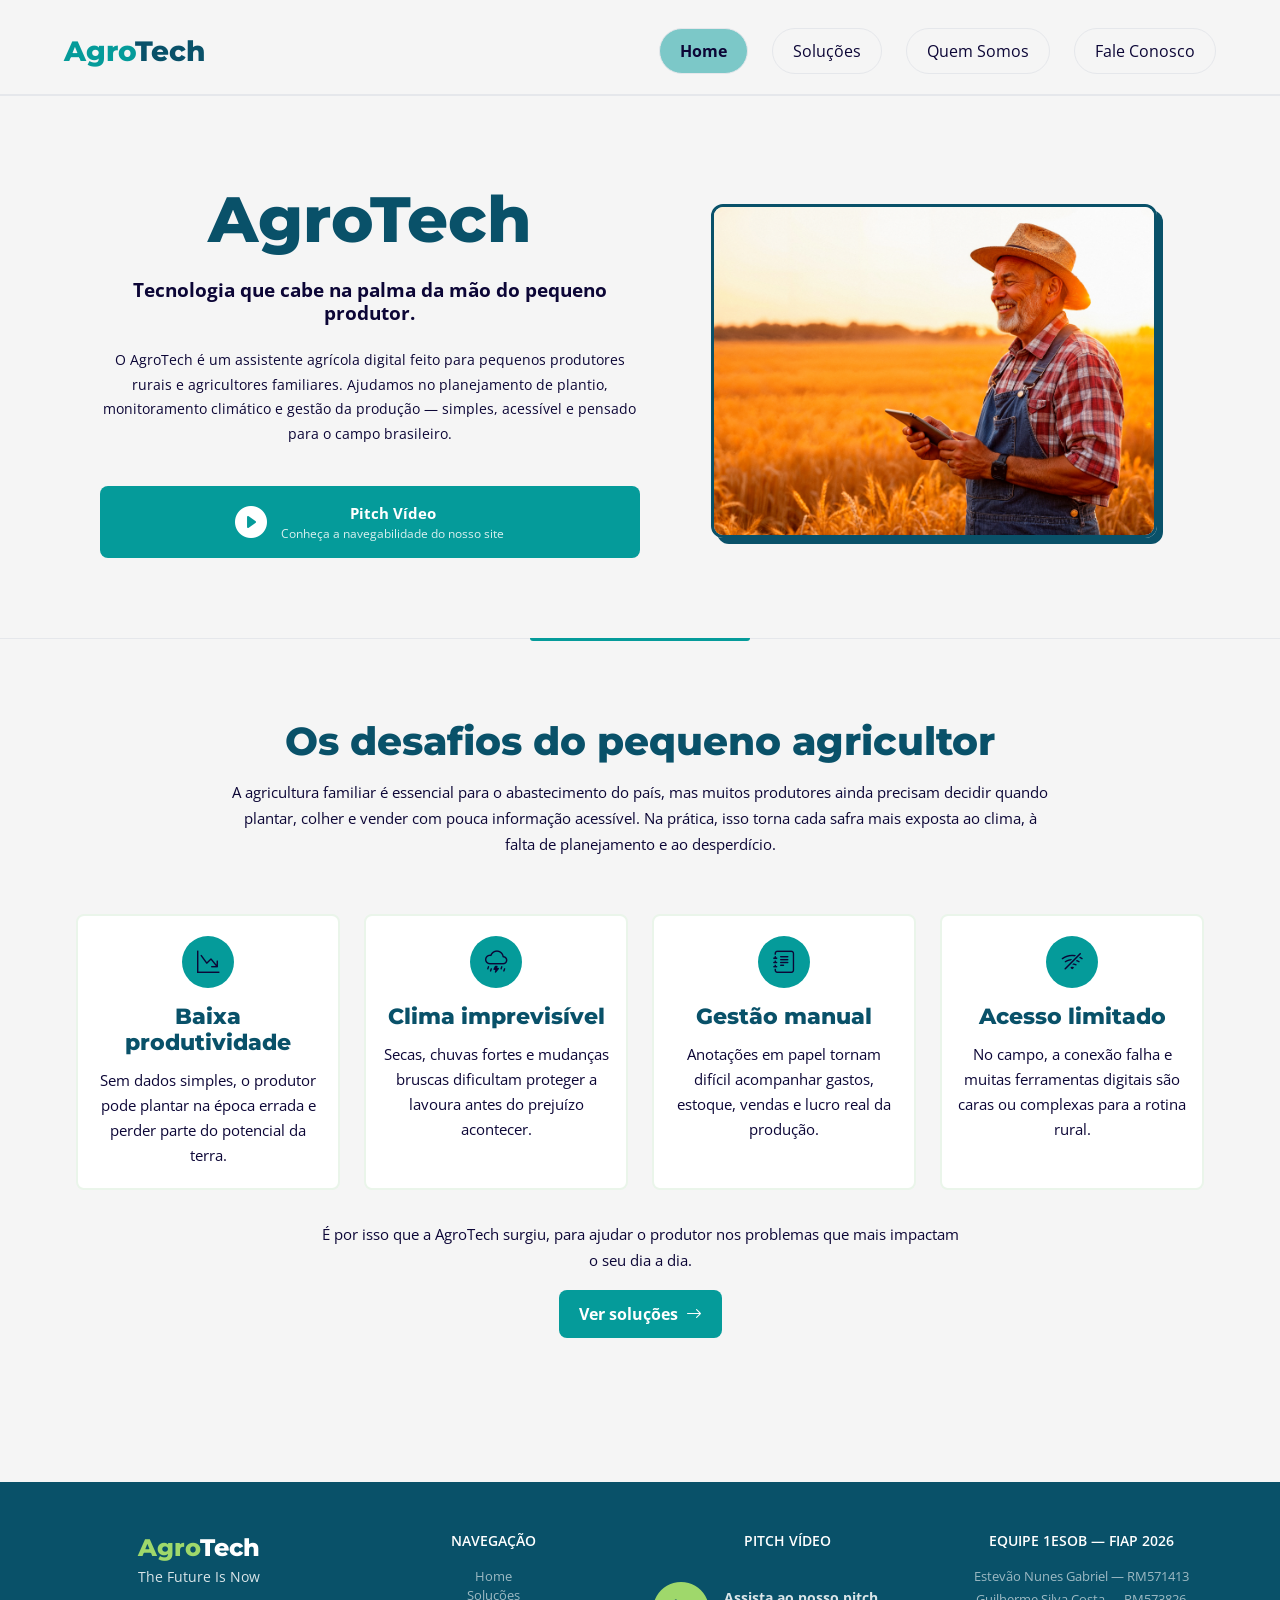
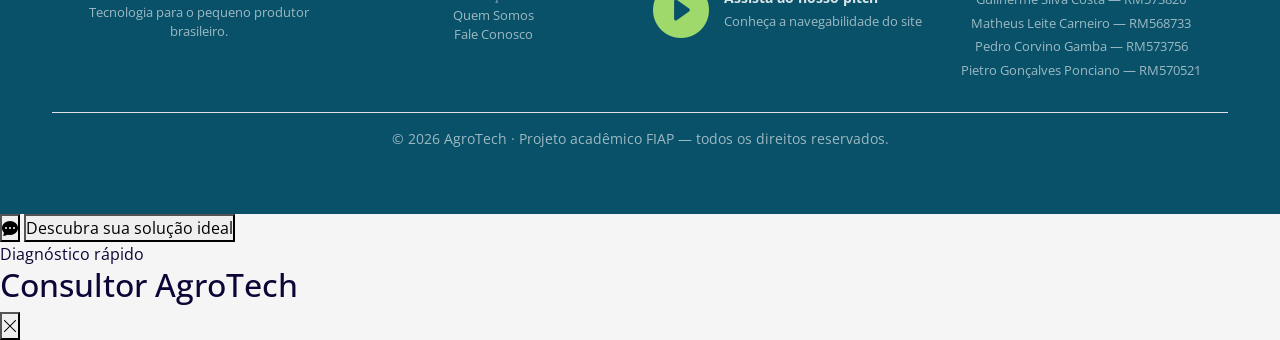
==== index.html @ d0fd3801 "Adicionando o pitch video em todo o site" ====
<!DOCTYPE html>
<html lang="pt-br">

<!-- Página inicial -->

<!-- ==============================
     SEÇÃO: PÁGINA INICIAL
    ================================= -->
<head>

    <meta charset="UTF-8">
    <meta name="viewport" content="width=device-width, initial-scale=1.0">
    <title>AgroTech - Home</title>
    <link rel="icon" type="image/svg+xml" href="./src/img/favicon.svg">

    <!-- Import do Google Fonts -->
    <link rel="preconnect" href="https://fonts.googleapis.com">
    <link rel="preconnect" href="https://fonts.gstatic.com" crossorigin>
    <link href="https://fonts.googleapis.com/css2?family=Montserrat:wght@400;600;700;900&family=Open+Sans:wght@400;600;700&display=swap" rel="stylesheet">

    <!-- Import do CSS bootstrap -->
    <link href="https://cdn.jsdelivr.net/npm/bootstrap@5.3.8/dist/css/bootstrap.min.css" rel="stylesheet" integrity="sha384-sRIl4kxILFvY47J16cr9ZwB07vP4J8+LH7qKQnuqkuIAvNWLzeN8tE5YBujZqJLB" crossorigin="anonymous">
    <link rel="stylesheet" href="https://cdn.jsdelivr.net/npm/bootstrap-icons@1.13.1/font/bootstrap-icons.min.css">

    <!-- Import do CSS global e da pagina-->
    <link rel="stylesheet" href="./src/css/style.css">
    <link rel="stylesheet" href="./src/css/styleHome.css">
    <link rel="stylesheet" href="src/css/styleConsultor.css">

</head>
<body>

    <!-- ==============================
         SEÇÃO: HEADER
        ================================= -->
    <header>
        <nav class="navbar navbar-expand-lg">

            <div class="container-fluid navbar-container">

                <div class="nav-logo mb-0">
                    <span class="nav-logo-agro">Agro</span><span class="nav-logo-tech">Tech</span>
                </div>

                <button class="navbar-toggler" type="button" data-bs-toggle="collapse" data-bs-target="#paginas" aria-controls="paginas" aria-expanded="false" aria-label="Abrir menu">
                    <i class="bi bi-list"></i>
                </button>

                <div id="paginas" class="collapse navbar-collapse justify-content-end">
                    <ul class="d-flex flex-column flex-lg-row gap-4 list-unstyled mb-0 align-items-center align-items-lg-center mt-5 mt-lg-0">
                        <li><a href="./index.html" class="page page-active text-nowrap">Home</a></li>
                        <li><a href="./src/pages/solucoes.html" class="page text-nowrap">Soluções</a></li>
                        <li><a href="./src/pages/quemSomos.html" class="page text-nowrap">Quem Somos</a></li>
                        <li><a href="./src/pages/faleConosco.html" class="page text-nowrap">Fale Conosco</a></li>
                    </ul>
                </div>

            </div>
        </nav>
    </header>

    <!-- ==============================
         SEÇÃO: MAIN
        ================================= -->
    <main>

        <!-- ==============================
             SEÇÃO: HOME (HERO)
            ================================= -->
        <section class="hero-section">
            <div class="row align-items-center justify-content-around gy-5 container-fluid">

                <div class="col-12 col-lg-6 d-flex flex-column gap-3 text-center">
                    <h1 class="hero-title">AgroTech</h1>
                    <h2 class="hero-subtitle">Tecnologia que cabe na palma da mão do pequeno produtor.</h2>
                    <p class="hero-text">O AgroTech é um assistente agrícola digital feito para pequenos produtores rurais e agricultores familiares.
                        Ajudamos no planejamento de plantio, monitoramento climático e gestão da produção — simples, acessível e pensado para o campo brasileiro.
                    </p>

                    <!-- Esse botao so aparece com a tela grande -->
                    <a href="https://www.youtube.com/watch?v=mi-SV3MQeB4" class="hero-btn align-self-stretch justify-content-center d-none d-lg-flex">
                        <i class="bi bi-play-circle-fill hero-btn-icon"></i>
                        <div class="hero-btn-texto">
                            <span class="hero-btn-titulo">Pitch Vídeo</span>
                            <span class="hero-btn-subtitulo">Conheça a navegabilidade do nosso site</span>
                        </div>
                    </a>
                </div>

                <div class="col-12 col-lg-5">
                    <img src="./src/img/hero-section-Agricultor.jpg" alt="Agricultor segurando um tablet no campo" class="hero-img w-100">
                </div>


                <!-- Esse botao so aparece quando a tela fica pequena -->
                <div class="col-12 d-flex flex-column d-lg-none">
                    <a href="https://www.youtube.com/watch?v=mi-SV3MQeB4" class="hero-btn align-self-stretch justify-content-center">
                        <i class="bi bi-play-circle-fill hero-btn-icon"></i>
                        <div class="hero-btn-texto">
                            <span class="hero-btn-titulo">Pitch Vídeo</span>
                            <span class="hero-btn-subtitulo">Conheça a navegabilidade do nosso site</span>
                        </div>
                    </a>
                </div>

            </div>
        </section>

        <!-- ==============================
             SEÇÃO: PROBLEMA
            ================================= -->
        <section class="problema-section">
            <div class="container-fluid problema-container">
                <div class="row justify-content-center">
                    <div class="col-12 col-lg-9 problema-intro">
                        <h2 id="problema-title">Os desafios do pequeno agricultor</h2>
                        <p>
                            A agricultura familiar é essencial para o abastecimento do país, mas muitos produtores ainda
                            precisam decidir quando plantar, colher e vender com pouca informação acessível. Na prática,
                            isso torna cada safra mais exposta ao clima, à falta de planejamento e ao desperdício.
                        </p>
                    </div>
                </div>

                <div class="row gy-4 justify-content-center problema-cards">
                    <div class="col-12 col-md-6 col-xl-3 d-flex">
                        <article class="problema-card w-100">
                            <i class="bi bi-graph-down-arrow problema-card-icon"></i>
                            <h3>Baixa produtividade</h3>
                            <p>Sem dados simples, o produtor pode plantar na época errada e perder parte do potencial da terra.</p>
                        </article>
                    </div>

                    <div class="col-12 col-md-6 col-xl-3 d-flex">
                        <article class="problema-card w-100">
                            <i class="bi bi-cloud-lightning-rain problema-card-icon"></i>
                            <h3>Clima imprevisível</h3>
                            <p>Secas, chuvas fortes e mudanças bruscas dificultam proteger a lavoura antes do prejuízo acontecer.</p>
                        </article>
                    </div>

                    <div class="col-12 col-md-6 col-xl-3 d-flex">
                        <article class="problema-card w-100">
                            <i class="bi bi-journal-text problema-card-icon"></i>
                            <h3>Gestão manual</h3>
                            <p>Anotações em papel tornam difícil acompanhar gastos, estoque, vendas e lucro real da produção.</p>
                        </article>
                    </div>

                    <div class="col-12 col-md-6 col-xl-3 d-flex">
                        <article class="problema-card w-100">
                            <i class="bi bi-wifi-off problema-card-icon"></i>
                            <h3>Acesso limitado</h3>
                            <p>No campo, a conexão falha e muitas ferramentas digitais são caras ou complexas para a rotina rural.</p>
                        </article>
                    </div>
                </div>

                <div class="row justify-content-center">
                    <div class="col-12 col-lg-7 problema-fechamento">
                        <p>É por isso que a AgroTech surgiu, para ajudar o produtor nos problemas que mais impactam o seu dia a dia.</p>
                        <a href="./src/pages/solucoes.html" class="problema-link">
                            Ver soluções
                            <i class="bi bi-arrow-right"></i>
                        </a>
                    </div>
                </div>
            </div>
        </section>

    </main>

    <!-- ==============================
         SEÇÃO: FOOTER
        ================================= -->
    <footer>
        <div class="container-fluid footer-container">

            <div class="row gy-4 gx-4 justify-content-lg-between">

                <div class="col-12 col-lg footer-agrotech text-center">

                    <a href="./index.html" class="footer-logo">
                        <span class="footer-logo-agro">Agro</span><span class="footer-logo-tech">Tech</span>
                    </a>

                    <p class="footer-texto-medio">The Future Is Now</p>

                    <p class="footer-texto-fraco">Tecnologia para o pequeno&nbsp;produtor brasileiro.</p>

                </div>

                <div class="col-12 col-lg footer-navegacao-col">
                    <nav class="footer-navegacao d-flex flex-column align-items-center" aria-label="Links do rodapé">
                        <p class="footer-titulo">NAVEGAÇÃO</p>
                        <a href="./index.html" class="footer-navegacao-pagina footer-texto-fraco">Home</a>
                        <a href="./src/pages/solucoes.html" class="footer-navegacao-pagina footer-texto-fraco">Soluções</a>
                        <a href="./src/pages/quemSomos.html" class="footer-navegacao-pagina footer-texto-fraco">Quem Somos</a>
                        <a href="./src/pages/faleConosco.html" class="footer-navegacao-pagina footer-texto-fraco">Fale Conosco</a>
                    </nav>
                </div>

                <div class="col-12 col-lg footer-pitch text-center">
                    <p class="footer-pitch-titulo footer-titulo mb-3">PITCH VÍDEO</p>

                    <a href="https://www.youtube.com/watch?v=mi-SV3MQeB4" class="footer-pitch-link d-flex align-items-center text-decoration-none justify-content-center">
                        <i class="bi bi-play-circle-fill"></i>
                        <div class="d-flex flex-column text-start">
                            <p class="footer-texto-medio mb-1 fw-bold">Assista ao nosso pitch</p>
                            <p class="footer-texto-fraco mb-0">Conheça a navegabilidade do site</p>
                        </div>
                    </a>
                </div>

                <div class="col-12 col-lg footer-equipe text-center">
                    <p class="footer-titulo mb-3">EQUIPE 1ESOB — FIAP 2026</p>
                    <ul class="list-unstyled footer-texto-fraco">
                        <li class="mb-1">Estevão Nunes Gabriel — RM571413</li>
                        <li class="mb-1">Guilherme Silva Costa — RM573826</li>
                        <li class="mb-1">Matheus Leite Carneiro — RM568733</li>
                        <li class="mb-1">Pedro Corvino Gamba — RM573756</li>
                        <li class="mb-1">Pietro Gonçalves Ponciano — RM570521</li>
                    </ul>
                </div>

            </div>

            <div class="row border-top mt-3 pt-3">
                <div class="col-12 text-center">
                    <p class="footer-copyright footer-texto-fraco">© 2026 AgroTech · Projeto acadêmico FIAP — todos os direitos reservados.</p>
                </div>
            </div>
        </div>
    </footer>

    <!-- Consultor AgroTech -->
    <section class="consultor" aria-label="Consultor AgroTech">
        <button class="consultor__botao" type="button" aria-label="Abrir Consultor AgroTech" aria-expanded="false">
            <i class="bi bi-chat-dots-fill" aria-hidden="true"></i>
            <span class="consultor__notificacao" aria-hidden="true"></span>
        </button>

        <button class="consultor__chamada" type="button">Descubra sua solução ideal</button>

        <div class="consultor__painel" aria-hidden="true">
            <div class="consultor__cabecalho">
                <div>
                    <span class="consultor__label">Diagnóstico rápido</span>
                    <h2 class="consultor__titulo">Consultor AgroTech</h2>
                </div>
                <button class="consultor__fechar" type="button" aria-label="Fechar Consultor AgroTech">
                    <i class="bi bi-x-lg" aria-hidden="true"></i>
                </button>
            </div>
            <div class="consultor__conteudo" data-consultor-conteudo></div>
        </div>
    </section>

    <!-- Import do JS bootstrap -->
    <script src="https://cdn.jsdelivr.net/npm/bootstrap@5.3.8/dist/js/bootstrap.bundle.min.js" integrity="sha384-FKyoEForCGlyvwx9Hj09JcYn3nv7wiPVlz7YYwJrWVcXK/BmnVDxM+D2scQbITxI" crossorigin="anonymous"></script>
    <script src="src/js/scriptConsultor.js"></script>
</body>
</html>
---- src/css/style.css ----
/* Style GLOBAL, deve ter root, reset, body, header, footer */

/* ROOT > Variáveis Globais do Projeto */

:root {
  /* Cores */

  --cor-primaria: #059b9a;
  --cor-secundaria: #095169;

  /* cores para textos */
  --cor-texto: #0c0636;
  --texto-branco-puro: #fff;
  --texto-branco-medio: rgba(255, 255, 255, 0.85);
  --texto-branco-fraco: rgba(255, 255, 255, 0.60);
  

  /* cores de fundo */
  --cor-fundo-claro: #f5f5f5;

  /* cores para hover */
  --cor-hover: #dff0df;
  --cor-hover-azul: #059b9b27;

  /* cores de borda */
  --cor-borda-cinza: #e5e7eb;
  --cor-borda-suave: #eaf5ea;

  /* cores para botao */
  --cor-botao: #059b9b80;

  /* cor de destaque */
  --cor-destaque: #9FD86B;


  /* Fontes */
  --fonte-principal: "Open Sans", sans-serif;
  --fonte-titulo: "Montserrat", sans-serif;
}

/* RESET */

* {
  margin: 0;
  padding: 0;
  box-sizing: border-box;
}

body {
  color: var(--cor-texto);
  line-height: 1.5;
  background-color: var(--cor-fundo-claro);
  min-height: 100vh;
  display: flex;
  flex-direction: column;
  font-family: var(--fonte-principal);
}

main {
  flex: 1;
  margin-bottom: 4rem;
}

a {
  text-decoration: none;
  color: inherit;
}



/* Etilos da navbar */
header {
  position: sticky;
  top: 0;
  z-index: 1000;
  background-color: var(--cor-fundo-claro);
}

.navbar-container {
  padding: 1.25rem 5vw;
  border-bottom: 2px solid var(--cor-borda-cinza);
}

.nav-logo {
  font-family: var(--fonte-titulo);
  font-size: 1.75rem;
  font-weight: 800;
  margin-right: 5vw;
}

.nav-logo-agro {
  color: var(--cor-primaria);
}

.nav-logo-tech {
  color: var(--cor-secundaria);
}

.page {
  padding: 0.625rem 1.25rem;
  border: 1px solid var(--cor-borda-cinza);
  border-radius: 1.875rem;
  display: inline-block;
  transition: background-color 0.2s ease, transform 0.2s ease;
}

.page-active {
  background-color: var(--cor-botao);
  font-weight: 700;
}

.page:not(.page-active):hover {
  background-color: var(--cor-hover-azul);
  transform: scale(1.1);
}

.navbar .navbar-toggler {
    border: none;
    outline: none;
}

.navbar .navbar-toggler:focus {
    box-shadow: none;
    outline: 2px solid var(--cor-primaria);
    outline-offset: 2px;
}

.navbar-toggler:hover {
  background-color: var(--cor-hover-azul);
}

.navbar-toggler .bi {
  font-size: 2rem;
  color: var(--cor-texto);
}


/* Etilos do footer */

.footer-container{
  background-color: var(--cor-secundaria);
  padding: 3rem 5vw;
}

.footer-logo {
  font-family: var(--fonte-titulo);
  font-size: 1.5rem;
  font-weight: 800;
}

.footer-logo-agro {
  color: var(--cor-destaque);
}

.footer-logo-tech {
  color: var(--texto-branco-puro);
}

.footer-texto-medio{ 
  font-size: 0.875rem;
  color: var(--texto-branco-medio);
}

.footer-texto-fraco{
  font-size: 0.8125rem;
  color: var(--texto-branco-fraco);
}

.footer-titulo{
  font-size: 0.875rem;
  color: var(--texto-branco-puro);
  font-weight: 600;
}

.footer-navegacao-pagina {
  border-radius: 0.3rem;
  transition: background-color 0.2s ease, transform 0.2s ease;
}

.footer-navegacao-pagina:hover {
  background-color: var(--cor-hover-azul);
  transform: translateX(4px);
}

.footer-pitch-link {
  gap: 15px;
}

.footer-copyright {
  font-size: 0.85rem;
}

.footer-pitch .bi-play-circle-fill{
  color: var(--cor-destaque);
  font-size: 3.5rem;
  font-weight: 800;
  transition: transform 0.2s ease;
}

.footer-pitch .bi-play-circle-fill:hover{
  transform: scale(1.15);
}
---- src/css/styleHome.css ----
/* Style da Seção HOME da página inicial */

/* Deve ser referenciado ao index.html */

/* Lembre sempre de conferir o CSS GLOBAL 'style.css' */

/* HOME > Hero Section */
/* Responsável: MATHEUS */


/* Estilos do Hero */

.hero-section {
    padding: 5rem 5vw;
}

.hero-title {
    font-size: clamp(2.5rem, 5vw, 4.2rem);
    font-weight: 800;
    font-family: var(--fonte-titulo);
    color: var(--cor-secundaria);
    line-height: 1.1;
}

.hero-subtitle {
    font-size: 1.2rem;
    font-weight: 700;
    color: var(--cor-texto);
}

.hero-text {
    font-size: 0.9rem;
    color: var(--cor-texto);
    line-height: 1.7;
}

.hero-img {
    border-radius: 12px;
    border: 3px solid var(--cor-secundaria);
    box-shadow: 6px 6px 0px var(--cor-secundaria);
    object-fit: cover;
    aspect-ratio: 4/3;
}

.hero-btn {
    display: flex;
    align-items: center;
    gap: 14px;
    margin-top: 0.5rem;
    padding: 0.75rem 1.5rem;
    background-color: var(--cor-primaria);
    border-radius: 8px;
    transition: background-color 0.2s ease, transform 0.2s ease;
}

.hero-btn:hover {
    background-color: var(--cor-secundaria);
    transform: translateY(-2px);
}

.hero-btn-icon {
    color: var(--texto-branco-puro);
    font-size: 2rem;
}

.hero-btn-texto {
    display: flex;
    flex-direction: column;
}

.hero-btn-titulo {
    font-size: 0.95rem;
    font-weight: 700;
    color: var(--texto-branco-puro);
}

.hero-btn-subtitulo {
    font-size: 0.75rem;
    color: var(--texto-branco-medio);
}

/* PROBLEMAS > Problema Section */

.problema-section {
    position: relative;
    padding: 5rem 5vw;
    border-top: 1px solid var(--cor-borda-cinza);
}

.problema-section::before {
    content: "";
    position: absolute;
    top: -1px;
    left: 50%;
    width: 220px;
    height: 3px;
    border-radius: 0 0 8px 8px;
    background-color: var(--cor-primaria);
    transform: translateX(-50%);
}

.problema-container {
    max-width: 1160px;
    margin: 0 auto;
    display: flex;
    flex-direction: column;
    gap: 2rem;
}

.problema-intro {
    max-width: 850px;
    margin: 0 auto;
    text-align: center;
}

.problema-label {
    display: inline-flex;
    align-items: center;
    margin-bottom: 0.75rem;
    font-family: var(--fonte-titulo);
    font-size: 0.85rem;
    font-weight: 800;
    text-transform: uppercase;
    letter-spacing: 0;
    color: var(--cor-primaria);
}

.problema-intro h2 {
    margin-bottom: 1rem;
    font-family: var(--fonte-titulo);
    font-size: 2.45rem;
    font-weight: 800;
    line-height: 1.15;
    color: var(--cor-secundaria);
}

.problema-intro p {
    margin-bottom: 0;
    font-size: 0.95rem;
    line-height: 1.7;
    color: var(--cor-texto);
}

.problema-cards {
    margin-top: 0;
}

.problema-card {
    min-height: 260px;
    padding: 1.25rem 1rem;
    text-align: center;
    border: 2px solid var(--cor-borda-suave);
    border-radius: 8px;
    background-color: var(--texto-branco-puro);
    transition: transform 0.3s ease, box-shadow 0.3s ease, border-color 0.3s ease;
}

.problema-card:hover {
    transform: translateY(-8px);
    border-color: var(--cor-primaria);
    box-shadow: 0 12px 28px rgba(0, 0, 0, 0.12);
}

.problema-card-icon {
    width: 3.25rem;
    height: 3.25rem;
    margin-bottom: 1rem;
    display: inline-flex;
    align-items: center;
    justify-content: center;
    border-radius: 50%;
    background-color: var(--cor-primaria);
    color: var(--cor-texto);
    font-size: 1.4rem;
    transition: transform 0.3s ease, color 0.3s ease;
}

.problema-card:hover .problema-card-icon {
    transform: translateY(-3px) scale(1.06) rotate(-3deg);
    color: var(--texto-branco-puro);
}

.problema-card h3 {
    margin-bottom: 0.75rem;
    font-family: var(--fonte-titulo);
    font-size: 1.35rem;
    font-weight: 800;
    line-height: 1.2;
    color: var(--cor-secundaria);
}

.problema-card p {
    margin-bottom: 0;
    font-size: 0.95rem;
    line-height: 1.65;
    color: var(--cor-texto);
}

.problema-fechamento {
    display: flex;
    align-items: center;
    justify-content: center;
    flex-direction: column;
    gap: 1rem;
    text-align: center;
}

.problema-fechamento p {
    max-width: 640px;
    margin-bottom: 0;
    font-size: 0.95rem;
    line-height: 1.7;
    color: var(--cor-texto);
}

.problema-link {
    display: flex;
    align-items: center;
    gap: 0.5rem;
    padding: 0.75rem 1.25rem;
    border-radius: 8px;
    background-color: var(--cor-primaria);
    color: var(--texto-branco-puro);
    font-weight: 700;
    transition: background-color 0.2s ease, transform 0.2s ease;
}

.problema-link:hover {
    background-color: var(--cor-secundaria);
    transform: translateY(-2px);
}
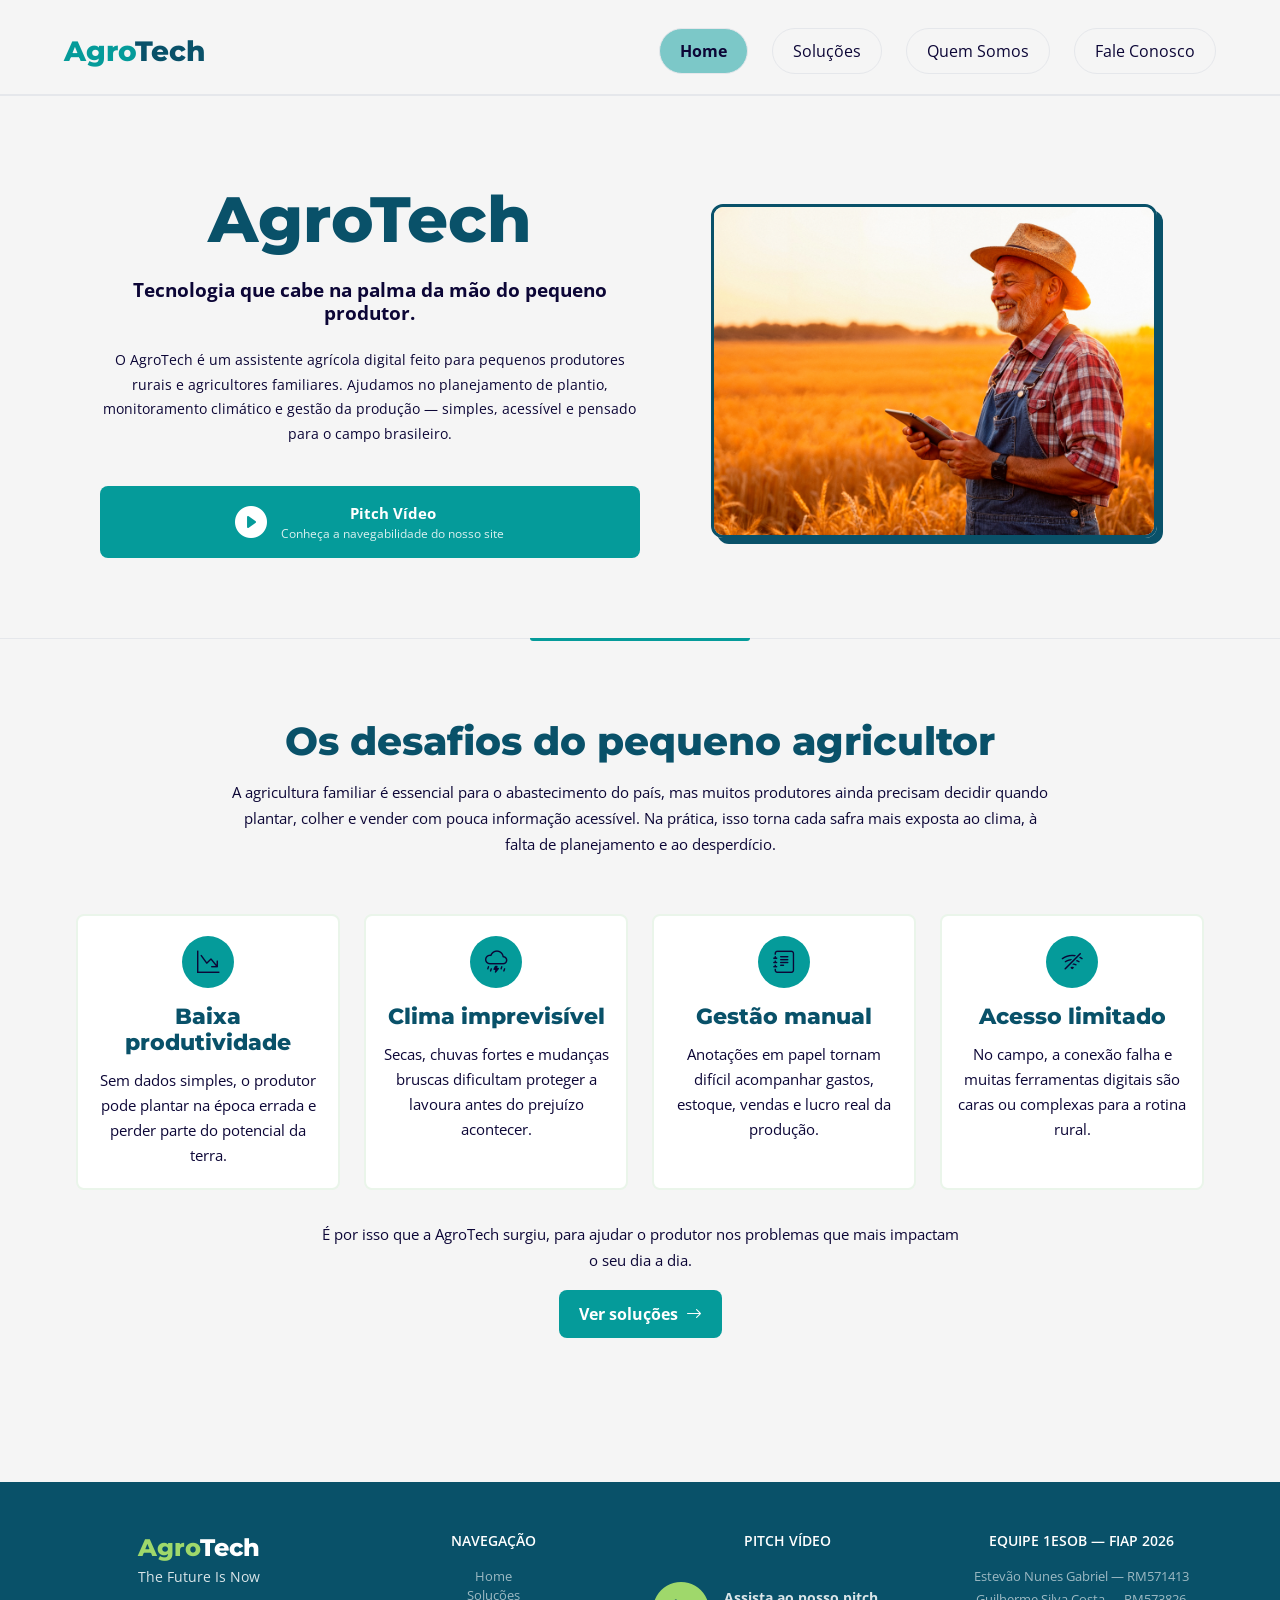
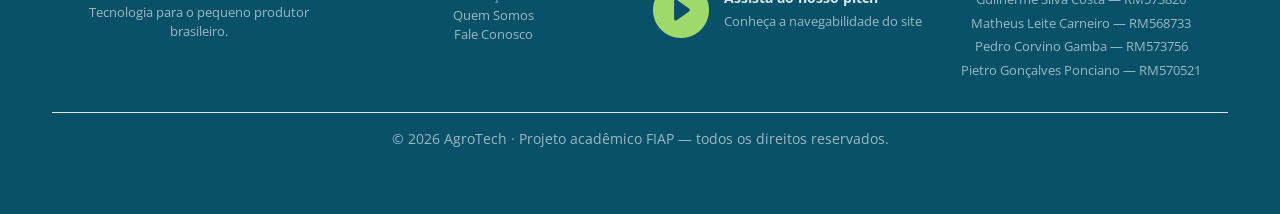
==== commit 3d0e6cba: "Adicionando o pitch video em todo o site" ====
--- a/index.html
+++ b/index.html
@@ -25,7 +25,6 @@
     <!-- Import do CSS global e da pagina-->
     <link rel="stylesheet" href="./src/css/style.css">
     <link rel="stylesheet" href="./src/css/styleHome.css">
-    <link rel="stylesheet" href="src/css/styleConsultor.css">
 
 </head>
 <body>
@@ -233,31 +232,7 @@
         </div>
     </footer>
 
-    <!-- Consultor AgroTech -->
-    <section class="consultor" aria-label="Consultor AgroTech">
-        <button class="consultor__botao" type="button" aria-label="Abrir Consultor AgroTech" aria-expanded="false">
-            <i class="bi bi-chat-dots-fill" aria-hidden="true"></i>
-            <span class="consultor__notificacao" aria-hidden="true"></span>
-        </button>
-
-        <button class="consultor__chamada" type="button">Descubra sua solução ideal</button>
-
-        <div class="consultor__painel" aria-hidden="true">
-            <div class="consultor__cabecalho">
-                <div>
-                    <span class="consultor__label">Diagnóstico rápido</span>
-                    <h2 class="consultor__titulo">Consultor AgroTech</h2>
-                </div>
-                <button class="consultor__fechar" type="button" aria-label="Fechar Consultor AgroTech">
-                    <i class="bi bi-x-lg" aria-hidden="true"></i>
-                </button>
-            </div>
-            <div class="consultor__conteudo" data-consultor-conteudo></div>
-        </div>
-    </section>
-
     <!-- Import do JS bootstrap -->
     <script src="https://cdn.jsdelivr.net/npm/bootstrap@5.3.8/dist/js/bootstrap.bundle.min.js" integrity="sha384-FKyoEForCGlyvwx9Hj09JcYn3nv7wiPVlz7YYwJrWVcXK/BmnVDxM+D2scQbITxI" crossorigin="anonymous"></script>
-    <script src="src/js/scriptConsultor.js"></script>
 </body>
 </html>
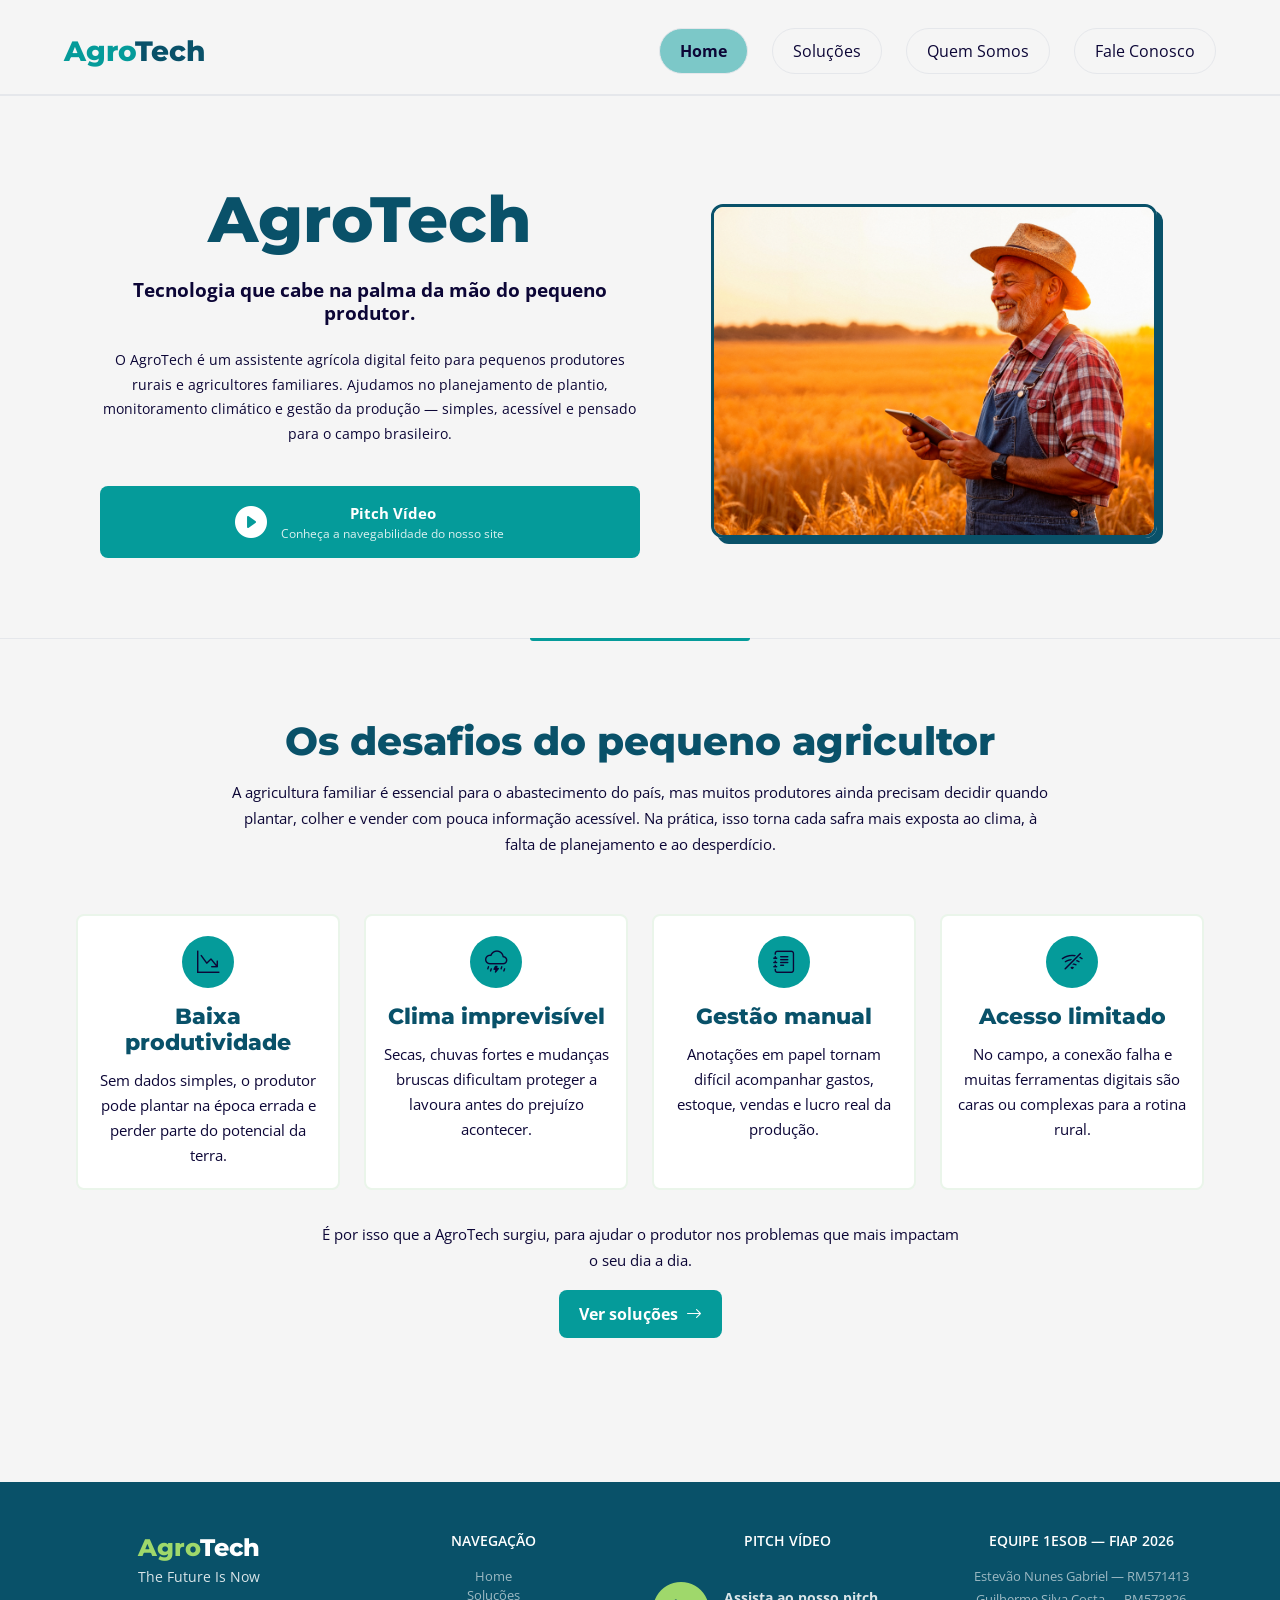
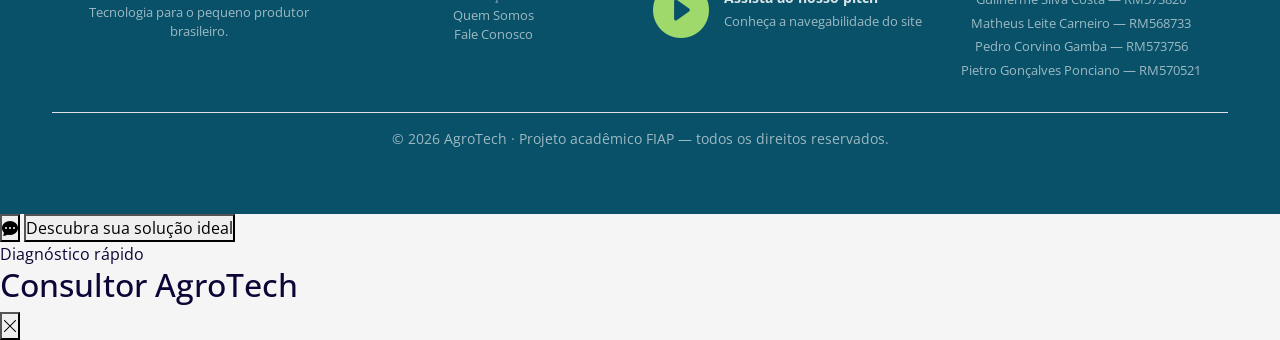
==== commit c0bbb612: "feat: adiciona target blank nos links do pitch" ====
--- a/index.html
+++ b/index.html
@@ -25,6 +25,7 @@
     <!-- Import do CSS global e da pagina-->
     <link rel="stylesheet" href="./src/css/style.css">
     <link rel="stylesheet" href="./src/css/styleHome.css">
+    <link rel="stylesheet" href="src/css/styleConsultor.css">
 
 </head>
 <body>
@@ -77,7 +78,7 @@
                     </p>
 
                     <!-- Esse botao so aparece com a tela grande -->
-                    <a href="https://www.youtube.com/watch?v=mi-SV3MQeB4" class="hero-btn align-self-stretch justify-content-center d-none d-lg-flex">
+                    <a href="https://www.youtube.com/watch?v=mi-SV3MQeB4" target="_blank" class="hero-btn align-self-stretch justify-content-center d-none d-lg-flex">
                         <i class="bi bi-play-circle-fill hero-btn-icon"></i>
                         <div class="hero-btn-texto">
                             <span class="hero-btn-titulo">Pitch Vídeo</span>
@@ -93,7 +94,7 @@
 
                 <!-- Esse botao so aparece quando a tela fica pequena -->
                 <div class="col-12 d-flex flex-column d-lg-none">
-                    <a href="https://www.youtube.com/watch?v=mi-SV3MQeB4" class="hero-btn align-self-stretch justify-content-center">
+                    <a href="https://www.youtube.com/watch?v=mi-SV3MQeB4" target="_blank" class="hero-btn align-self-stretch justify-content-center">
                         <i class="bi bi-play-circle-fill hero-btn-icon"></i>
                         <div class="hero-btn-texto">
                             <span class="hero-btn-titulo">Pitch Vídeo</span>
@@ -202,7 +203,7 @@
                 <div class="col-12 col-lg footer-pitch text-center">
                     <p class="footer-pitch-titulo footer-titulo mb-3">PITCH VÍDEO</p>
 
-                    <a href="https://www.youtube.com/watch?v=mi-SV3MQeB4" class="footer-pitch-link d-flex align-items-center text-decoration-none justify-content-center">
+                    <a href="https://www.youtube.com/watch?v=mi-SV3MQeB4" target="_blank" class="footer-pitch-link d-flex align-items-center text-decoration-none justify-content-center">
                         <i class="bi bi-play-circle-fill"></i>
                         <div class="d-flex flex-column text-start">
                             <p class="footer-texto-medio mb-1 fw-bold">Assista ao nosso pitch</p>
@@ -232,7 +233,31 @@
         </div>
     </footer>
 
+    <!-- Consultor AgroTech -->
+    <section class="consultor" aria-label="Consultor AgroTech">
+        <button class="consultor__botao" type="button" aria-label="Abrir Consultor AgroTech" aria-expanded="false">
+            <i class="bi bi-chat-dots-fill" aria-hidden="true"></i>
+            <span class="consultor__notificacao" aria-hidden="true"></span>
+        </button>
+
+        <button class="consultor__chamada" type="button">Descubra sua solução ideal</button>
+
+        <div class="consultor__painel" aria-hidden="true">
+            <div class="consultor__cabecalho">
+                <div>
+                    <span class="consultor__label">Diagnóstico rápido</span>
+                    <h2 class="consultor__titulo">Consultor AgroTech</h2>
+                </div>
+                <button class="consultor__fechar" type="button" aria-label="Fechar Consultor AgroTech">
+                    <i class="bi bi-x-lg" aria-hidden="true"></i>
+                </button>
+            </div>
+            <div class="consultor__conteudo" data-consultor-conteudo></div>
+        </div>
+    </section>
+
     <!-- Import do JS bootstrap -->
     <script src="https://cdn.jsdelivr.net/npm/bootstrap@5.3.8/dist/js/bootstrap.bundle.min.js" integrity="sha384-FKyoEForCGlyvwx9Hj09JcYn3nv7wiPVlz7YYwJrWVcXK/BmnVDxM+D2scQbITxI" crossorigin="anonymous"></script>
+    <script src="src/js/scriptConsultor.js"></script>
 </body>
 </html>
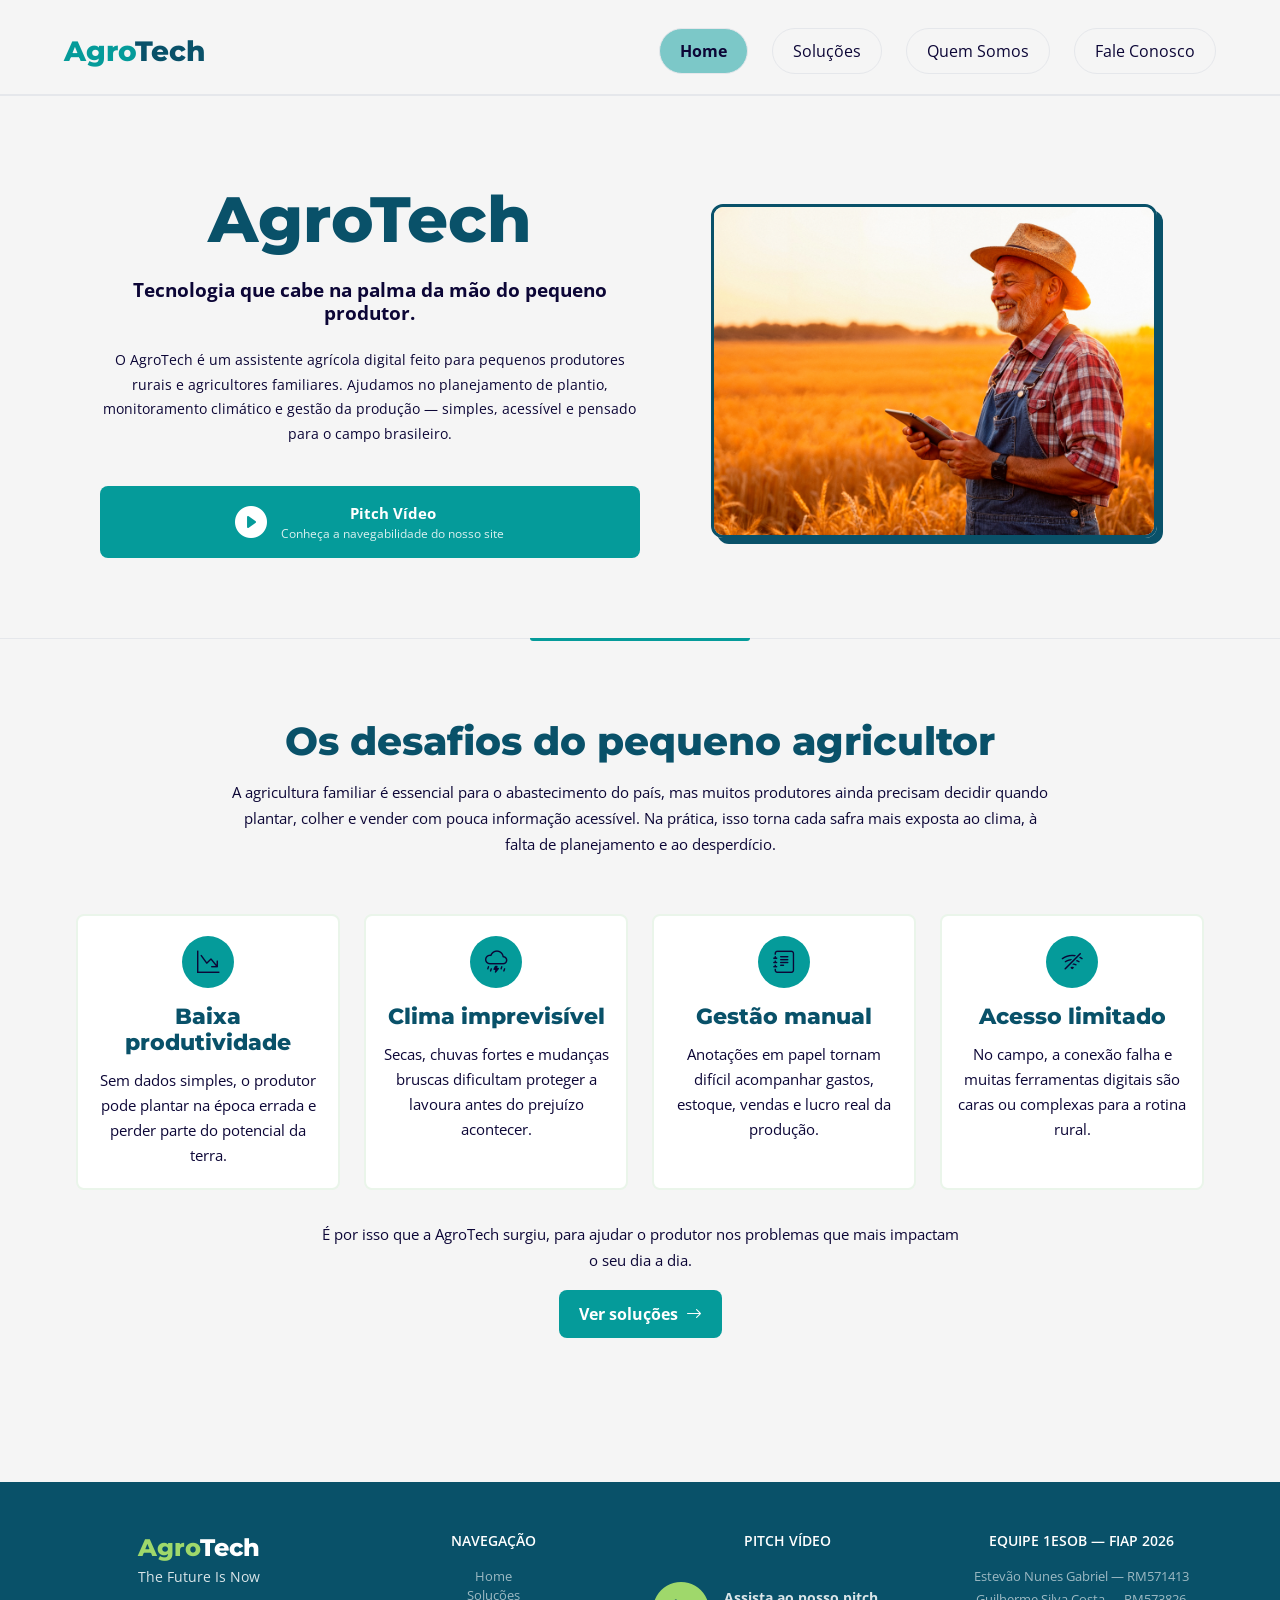
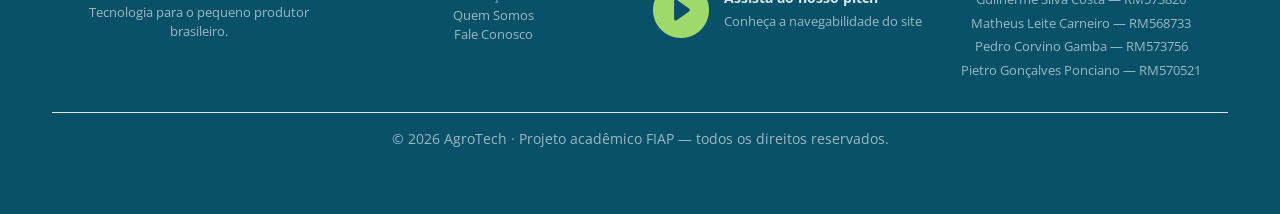
==== commit 8be58f27: "feat: adiciona target blank nos links do pitch" ====
--- a/index.html
+++ b/index.html
@@ -25,7 +25,6 @@
     <!-- Import do CSS global e da pagina-->
     <link rel="stylesheet" href="./src/css/style.css">
     <link rel="stylesheet" href="./src/css/styleHome.css">
-    <link rel="stylesheet" href="src/css/styleConsultor.css">
 
 </head>
 <body>
@@ -233,31 +232,7 @@
         </div>
     </footer>
 
-    <!-- Consultor AgroTech -->
-    <section class="consultor" aria-label="Consultor AgroTech">
-        <button class="consultor__botao" type="button" aria-label="Abrir Consultor AgroTech" aria-expanded="false">
-            <i class="bi bi-chat-dots-fill" aria-hidden="true"></i>
-            <span class="consultor__notificacao" aria-hidden="true"></span>
-        </button>
-
-        <button class="consultor__chamada" type="button">Descubra sua solução ideal</button>
-
-        <div class="consultor__painel" aria-hidden="true">
-            <div class="consultor__cabecalho">
-                <div>
-                    <span class="consultor__label">Diagnóstico rápido</span>
-                    <h2 class="consultor__titulo">Consultor AgroTech</h2>
-                </div>
-                <button class="consultor__fechar" type="button" aria-label="Fechar Consultor AgroTech">
-                    <i class="bi bi-x-lg" aria-hidden="true"></i>
-                </button>
-            </div>
-            <div class="consultor__conteudo" data-consultor-conteudo></div>
-        </div>
-    </section>
-
     <!-- Import do JS bootstrap -->
     <script src="https://cdn.jsdelivr.net/npm/bootstrap@5.3.8/dist/js/bootstrap.bundle.min.js" integrity="sha384-FKyoEForCGlyvwx9Hj09JcYn3nv7wiPVlz7YYwJrWVcXK/BmnVDxM+D2scQbITxI" crossorigin="anonymous"></script>
-    <script src="src/js/scriptConsultor.js"></script>
 </body>
 </html>
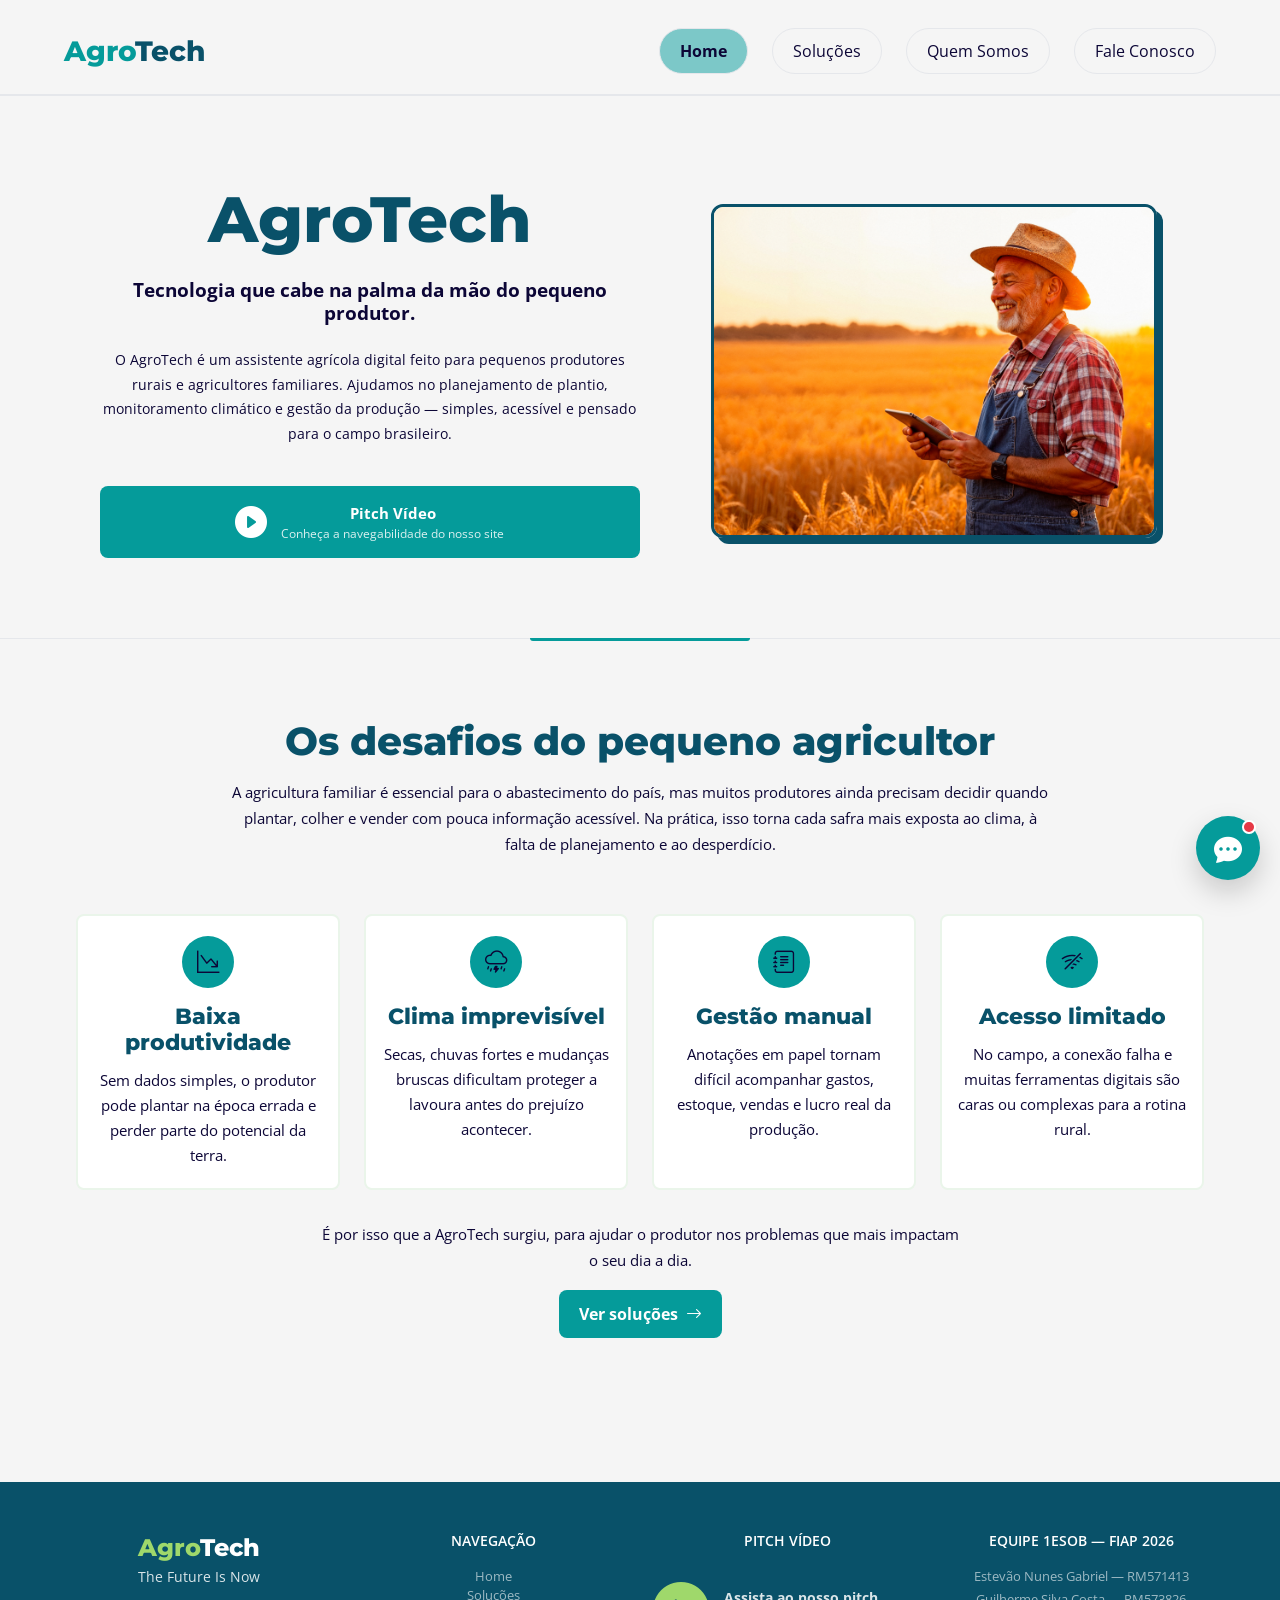
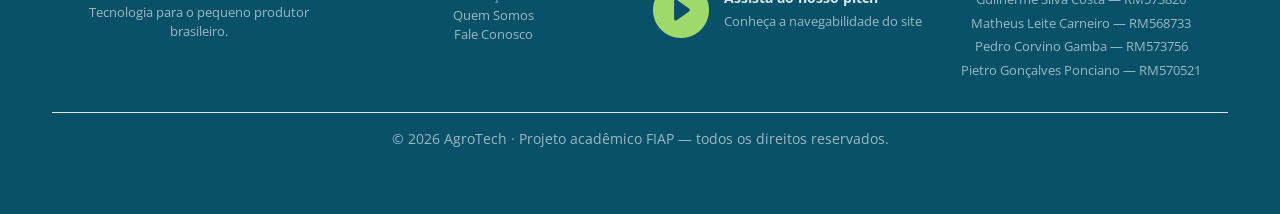
==== commit afaf5bea: "feat: adiciona o consultor AgroTech" ====
--- a/index.html
+++ b/index.html
@@ -25,6 +25,7 @@
     <!-- Import do CSS global e da pagina-->
     <link rel="stylesheet" href="./src/css/style.css">
     <link rel="stylesheet" href="./src/css/styleHome.css">
+    <link rel="stylesheet" href="src/css/styleConsultor.css">
 
 </head>
 <body>
@@ -77,7 +78,7 @@
                     </p>
 
                     <!-- Esse botao so aparece com a tela grande -->
-                    <a href="https://www.youtube.com/watch?v=mi-SV3MQeB4" target="_blank" class="hero-btn align-self-stretch justify-content-center d-none d-lg-flex">
+                    <a href="#linkDoPitch" class="hero-btn align-self-stretch justify-content-center d-none d-lg-flex">
                         <i class="bi bi-play-circle-fill hero-btn-icon"></i>
                         <div class="hero-btn-texto">
                             <span class="hero-btn-titulo">Pitch Vídeo</span>
@@ -93,7 +94,7 @@
 
                 <!-- Esse botao so aparece quando a tela fica pequena -->
                 <div class="col-12 d-flex flex-column d-lg-none">
-                    <a href="https://www.youtube.com/watch?v=mi-SV3MQeB4" target="_blank" class="hero-btn align-self-stretch justify-content-center">
+                    <a href="#linkDoPitch" class="hero-btn align-self-stretch justify-content-center">
                         <i class="bi bi-play-circle-fill hero-btn-icon"></i>
                         <div class="hero-btn-texto">
                             <span class="hero-btn-titulo">Pitch Vídeo</span>
@@ -202,7 +203,7 @@
                 <div class="col-12 col-lg footer-pitch text-center">
                     <p class="footer-pitch-titulo footer-titulo mb-3">PITCH VÍDEO</p>
 
-                    <a href="https://www.youtube.com/watch?v=mi-SV3MQeB4" target="_blank" class="footer-pitch-link d-flex align-items-center text-decoration-none justify-content-center">
+                    <a href="#linkDoPitch" class="footer-pitch-link d-flex align-items-center text-decoration-none justify-content-center">
                         <i class="bi bi-play-circle-fill"></i>
                         <div class="d-flex flex-column text-start">
                             <p class="footer-texto-medio mb-1 fw-bold">Assista ao nosso pitch</p>
@@ -232,7 +233,31 @@
         </div>
     </footer>
 
+    <!-- Consultor AgroTech -->
+    <section class="consultor" aria-label="Consultor AgroTech">
+        <button class="consultor__botao" type="button" aria-label="Abrir Consultor AgroTech" aria-expanded="false">
+            <i class="bi bi-chat-dots-fill" aria-hidden="true"></i>
+            <span class="consultor__notificacao" aria-hidden="true"></span>
+        </button>
+
+        <button class="consultor__chamada" type="button">Descubra sua solução ideal</button>
+
+        <div class="consultor__painel" aria-hidden="true">
+            <div class="consultor__cabecalho">
+                <div>
+                    <span class="consultor__label">Diagnóstico rápido</span>
+                    <h2 class="consultor__titulo">Consultor AgroTech</h2>
+                </div>
+                <button class="consultor__fechar" type="button" aria-label="Fechar Consultor AgroTech">
+                    <i class="bi bi-x-lg" aria-hidden="true"></i>
+                </button>
+            </div>
+            <div class="consultor__conteudo" data-consultor-conteudo></div>
+        </div>
+    </section>
+
     <!-- Import do JS bootstrap -->
     <script src="https://cdn.jsdelivr.net/npm/bootstrap@5.3.8/dist/js/bootstrap.bundle.min.js" integrity="sha384-FKyoEForCGlyvwx9Hj09JcYn3nv7wiPVlz7YYwJrWVcXK/BmnVDxM+D2scQbITxI" crossorigin="anonymous"></script>
+    <script src="src/js/scriptConsultor.js"></script>
 </body>
 </html>
--- a/src/css/styleHome.css
+++ b/src/css/styleHome.css
@@ -162,6 +162,8 @@
 }
 
 .problema-card-icon {
+    position: relative;
+    overflow: hidden;
     width: 3.25rem;
     height: 3.25rem;
     margin-bottom: 1rem;
@@ -172,12 +174,31 @@
     background-color: var(--cor-primaria);
     color: var(--cor-texto);
     font-size: 1.4rem;
-    transition: transform 0.3s ease, color 0.3s ease;
+    transition: transform 0.3s ease, color 0.3s ease, background-color 0.3s ease;
 }
 
 .problema-card:hover .problema-card-icon {
-    transform: translateY(-3px) scale(1.06) rotate(-3deg);
-    color: var(--texto-branco-puro);
+    animation: iconBounce 0.6s ease forwards;
+    background-color: var(--cor-secundaria);
+    color: var(--texto-branco-puro);
+}
+
+@keyframes iconBounce {
+    0% {
+        transform: translateY(0) scale(1);
+    }
+
+    35% {
+        transform: translateY(-6px) scale(1.12) rotate(-6deg);
+    }
+
+    70% {
+        transform: translateY(2px) scale(0.98) rotate(3deg);
+    }
+
+    100% {
+        transform: translateY(-3px) scale(1.06) rotate(-3deg);
+    }
 }
 
 .problema-card h3 {
--- a/src/css/styleConsultor.css
+++ b/src/css/styleConsultor.css
@@ -0,0 +1,356 @@
+/* ==============================
+   Consultor AgroTech
+============================== */
+
+/* Botão flutuante */
+
+.consultor {
+    position: fixed;
+    right: 1.25rem;
+    bottom: 1.25rem;
+    z-index: 1200;
+    font-family: var(--fonte-principal);
+}
+
+.consultor__botao {
+    position: relative;
+    width: 4rem;
+    height: 4rem;
+    display: flex;
+    align-items: center;
+    justify-content: center;
+    border: none;
+    border-radius: 50%;
+    background-color: var(--cor-primaria);
+    color: var(--texto-branco-puro);
+    font-size: 1.75rem;
+    box-shadow: 0 12px 28px rgba(0, 0, 0, 0.18);
+    cursor: pointer;
+    transition: background-color 0.2s ease, transform 0.2s ease;
+}
+
+.consultor__botao:hover {
+    background-color: var(--cor-secundaria);
+    transform: translateY(-3px);
+}
+
+.consultor__notificacao {
+    position: absolute;
+    top: 0.25rem;
+    right: 0.25rem;
+    width: 0.85rem;
+    height: 0.85rem;
+    border: 2px solid var(--texto-branco-puro);
+    border-radius: 50%;
+    background-color: #e63946;
+}
+
+.consultor--aberto .consultor__notificacao {
+    display: none;
+}
+
+/* Balão de chamada */
+
+.consultor__chamada {
+    position: absolute;
+    right: 0;
+    bottom: 4.75rem;
+    width: max-content;
+    max-width: 16rem;
+    padding: 0.7rem 0.95rem;
+    border: 1px solid var(--cor-borda-suave);
+    border-radius: 8px;
+    background-color: var(--texto-branco-puro);
+    color: var(--cor-secundaria);
+    font-size: 0.9rem;
+    font-weight: 700;
+    box-shadow: 0 10px 24px rgba(0, 0, 0, 0.12);
+    cursor: pointer;
+    opacity: 0;
+    pointer-events: none;
+    transform: translateY(8px);
+    transition: opacity 0.25s ease, transform 0.25s ease;
+}
+
+.consultor--chamada-visivel .consultor__chamada {
+    opacity: 1;
+    pointer-events: auto;
+    transform: translateY(0);
+}
+
+.consultor--aberto .consultor__chamada {
+    display: none;
+}
+
+/* Painel do consultor */
+
+.consultor__painel {
+    position: absolute;
+    right: 0;
+    bottom: 5rem;
+    width: min(23rem, calc(100vw - 2rem));
+    max-height: min(38rem, calc(100vh - 7rem));
+    display: none;
+    overflow: hidden;
+    border: 2px solid var(--cor-borda-suave);
+    border-radius: 1rem;
+    background-color: var(--texto-branco-puro);
+    box-shadow: 0 18px 44px rgba(0, 0, 0, 0.18);
+}
+
+.consultor--aberto .consultor__painel {
+    display: flex;
+    flex-direction: column;
+}
+
+.consultor__cabecalho {
+    display: flex;
+    align-items: center;
+    justify-content: space-between;
+    gap: 1rem;
+    padding: 1rem;
+    background-color: var(--cor-secundaria);
+    color: var(--texto-branco-puro);
+}
+
+.consultor__label {
+    display: block;
+    margin-bottom: 0.2rem;
+    color: var(--texto-branco-medio);
+    font-size: 0.75rem;
+    font-weight: 700;
+    text-transform: uppercase;
+}
+
+.consultor__titulo {
+    margin: 0;
+    font-family: var(--fonte-titulo);
+    font-size: 1.2rem;
+    font-weight: 800;
+}
+
+.consultor__fechar {
+    width: 2.25rem;
+    height: 2.25rem;
+    border: none;
+    border-radius: 50%;
+    background-color: rgba(255, 255, 255, 0.14);
+    color: var(--texto-branco-puro);
+    cursor: pointer;
+    transition: background-color 0.2s ease, transform 0.2s ease;
+}
+
+.consultor__fechar:hover {
+    background-color: rgba(255, 255, 255, 0.24);
+    transform: scale(1.05);
+}
+
+.consultor__conteudo {
+    padding: 1rem;
+    overflow-y: auto;
+}
+
+/* Mensagens e perguntas */
+
+.consultor__mensagem {
+    margin-bottom: 1rem;
+    padding: 0.9rem;
+    border-radius: 8px;
+    background-color: var(--cor-hover-azul);
+    color: var(--cor-texto);
+    font-size: 0.95rem;
+    line-height: 1.6;
+}
+
+.consultor__progresso {
+    margin-bottom: 0.75rem;
+    color: var(--cor-primaria);
+    font-size: 0.8rem;
+    font-weight: 800;
+    text-transform: uppercase;
+}
+
+.consultor__pergunta {
+    margin-bottom: 1rem;
+    font-family: var(--fonte-titulo);
+    font-size: 1.05rem;
+    font-weight: 800;
+    line-height: 1.35;
+    color: var(--cor-secundaria);
+}
+
+.consultor__acoes {
+    display: flex;
+    flex-direction: column;
+    gap: 0.65rem;
+}
+
+/* Botões de resposta */
+
+.consultor__acao,
+.consultor__resposta {
+    width: 100%;
+    padding: 0.75rem 0.9rem;
+    border: 1px solid var(--cor-borda-suave);
+    border-radius: 8px;
+    background-color: var(--texto-branco-puro);
+    color: var(--cor-texto);
+    font-weight: 700;
+    text-align: left;
+    cursor: pointer;
+    transition: background-color 0.2s ease, border-color 0.2s ease, transform 0.2s ease;
+}
+
+.consultor__acao {
+    text-align: center;
+    background-color: var(--cor-primaria);
+    color: var(--texto-branco-puro);
+}
+
+.consultor__acao:hover,
+.consultor__resposta:hover {
+    border-color: var(--cor-primaria);
+    background-color: var(--cor-hover-azul);
+    transform: translateY(-2px);
+}
+
+.consultor__acao:hover {
+    background-color: var(--cor-secundaria);
+}
+
+.consultor__acao--secundaria {
+    background-color: var(--texto-branco-puro);
+    color: var(--cor-secundaria);
+}
+
+/* Resultado */
+
+.consultor__resultado-titulo {
+    margin-bottom: 0.75rem;
+    font-family: var(--fonte-titulo);
+    font-size: 1.25rem;
+    font-weight: 800;
+    color: var(--cor-secundaria);
+}
+
+.consultor__resultado-bloco {
+    margin-bottom: 1rem;
+    padding: 0.9rem;
+    border-left: 4px solid var(--cor-primaria);
+    border-radius: 8px;
+    background-color: var(--cor-hover-azul);
+}
+
+.consultor__resultado-label {
+    margin-bottom: 0.25rem;
+    font-size: 0.8rem;
+    font-weight: 800;
+    text-transform: uppercase;
+    color: var(--cor-primaria);
+}
+
+.consultor__resultado-nome {
+    margin-bottom: 0.35rem;
+    font-family: var(--fonte-titulo);
+    font-size: 1.05rem;
+    font-weight: 800;
+    color: var(--cor-secundaria);
+}
+
+.consultor__resultado-texto,
+.consultor__lista-ajuda {
+    margin-bottom: 0;
+    color: var(--cor-texto);
+    font-size: 0.95rem;
+    line-height: 1.6;
+}
+
+.consultor__lista-ajuda {
+    padding-left: 1.1rem;
+}
+
+/* Destaques na página Soluções */
+
+.solucoes__card {
+    position: relative;
+}
+
+.solucoes__selo {
+    display: inline-flex;
+    width: fit-content;
+    margin-bottom: 0.85rem;
+    padding: 0.35rem 0.65rem;
+    border-radius: 999px;
+    font-size: 0.78rem;
+    font-weight: 800;
+}
+
+.solucao-recomendada {
+    border-color: var(--cor-primaria);
+    background-color: var(--cor-hover-azul);
+    animation: destaqueSolucao 0.65s ease;
+}
+
+.solucao-recomendada .solucoes__selo {
+    background-color: var(--cor-primaria);
+    color: var(--texto-branco-puro);
+}
+
+.solucao-secundaria {
+    border-color: var(--cor-botao);
+}
+
+.solucao-secundaria .solucoes__selo {
+    background-color: var(--cor-hover);
+    color: var(--cor-secundaria);
+}
+
+@keyframes destaqueSolucao {
+    0% {
+        transform: translateY(8px);
+    }
+
+    100% {
+        transform: translateY(0);
+    }
+}
+
+/* Responsividade */
+
+@media (max-width: 576px) {
+    .consultor {
+        right: 0.75rem;
+        bottom: 0.75rem;
+    }
+
+    .consultor__botao {
+        width: 3.75rem;
+        height: 3.75rem;
+        font-size: 1.6rem;
+    }
+
+    .consultor__chamada {
+        right: 0;
+        bottom: 4.5rem;
+        max-width: 14rem;
+        font-size: 0.85rem;
+    }
+
+    .consultor__painel {
+        position: fixed;
+        right: 0.75rem;
+        bottom: 5.1rem;
+        left: 0.75rem;
+        width: auto;
+        max-height: calc(100vh - 6.25rem);
+    }
+
+    .consultor__conteudo {
+        padding: 0.85rem;
+    }
+
+    .consultor__acao,
+    .consultor__resposta {
+        padding: 0.85rem;
+    }
+}
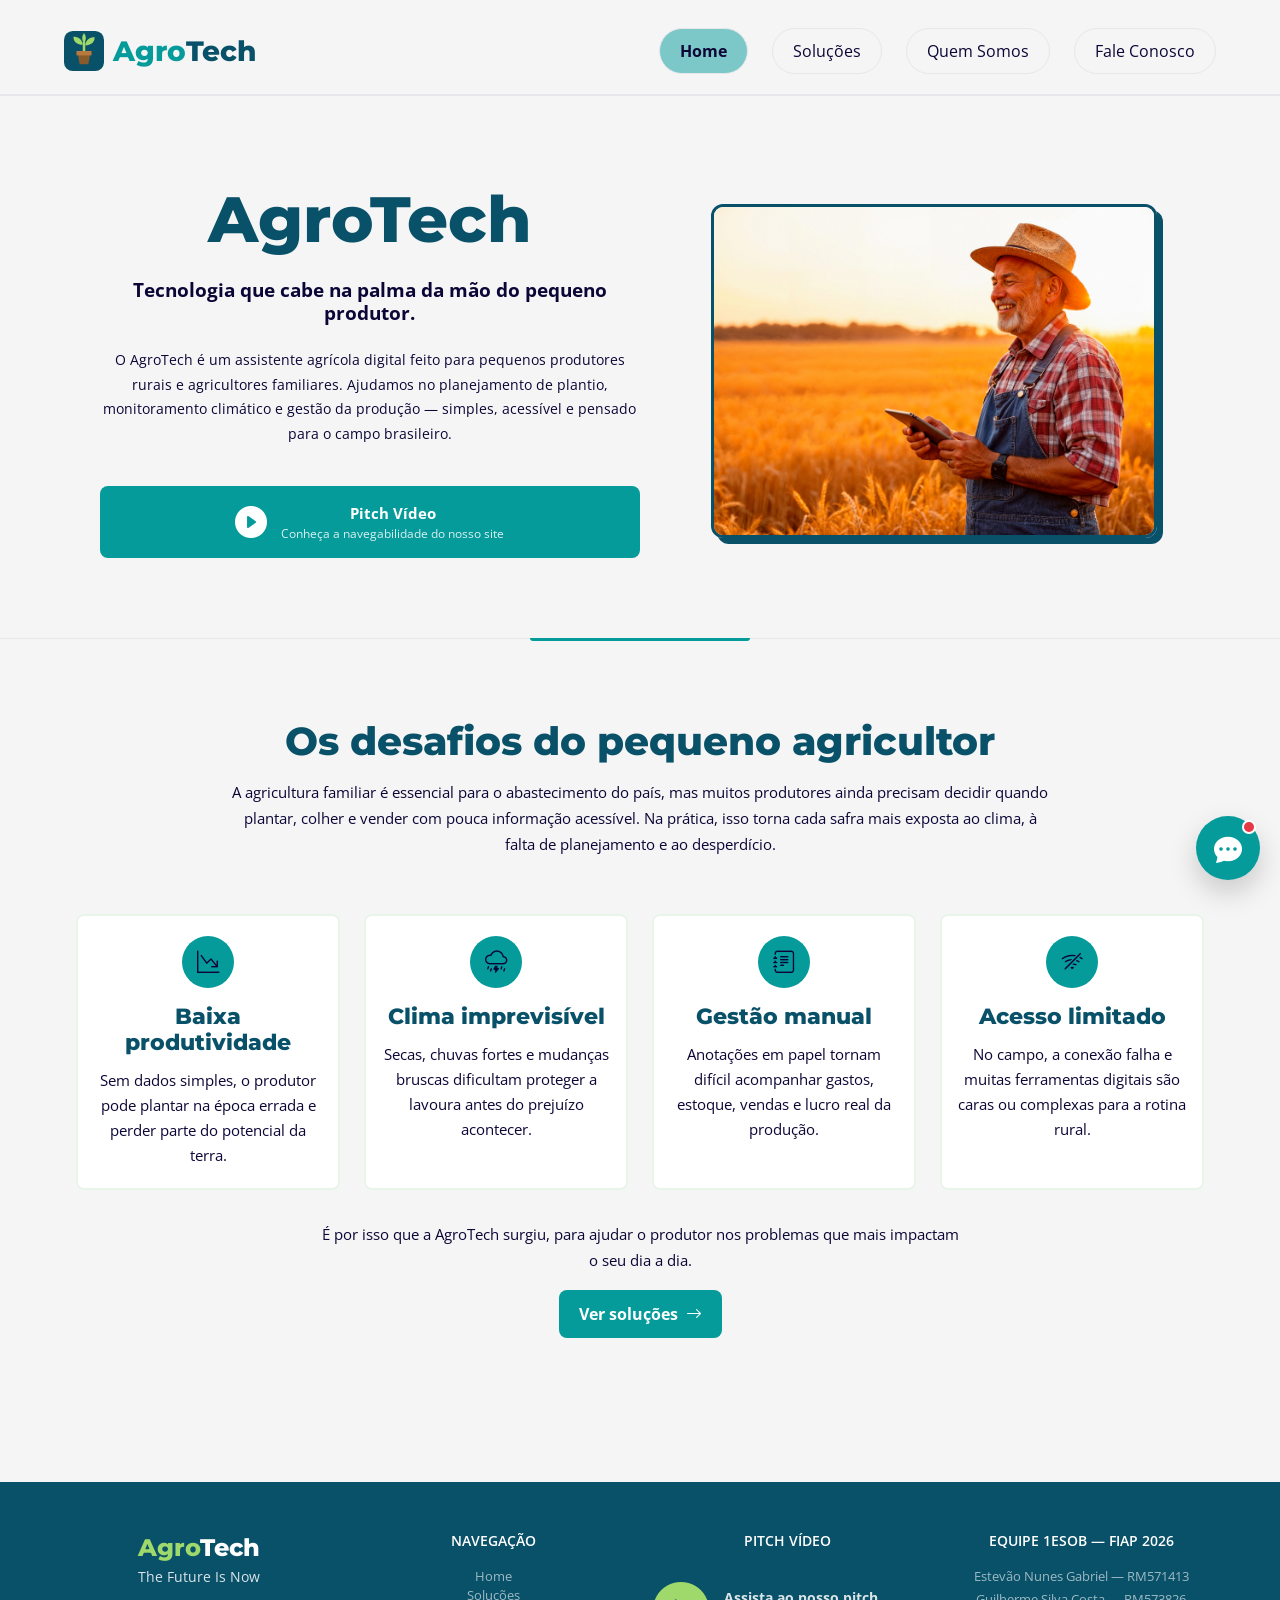
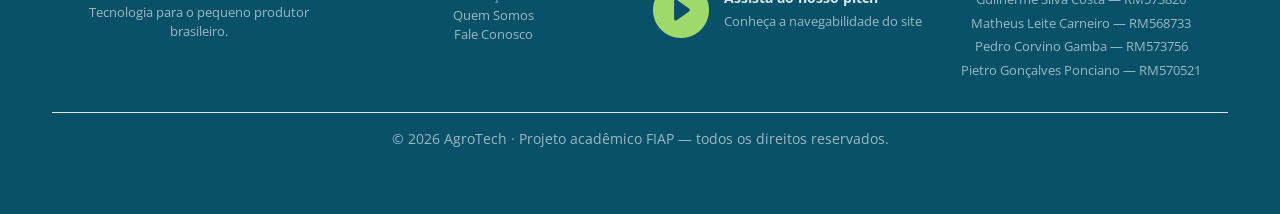
==== commit c7a1de62: "feat: adiciona icone do site na navbar" ====
--- a/index.html
+++ b/index.html
@@ -39,7 +39,8 @@
             <div class="container-fluid navbar-container">
 
                 <div class="nav-logo mb-0">
-                    <span class="nav-logo-agro">Agro</span><span class="nav-logo-tech">Tech</span>
+                    <img class="nav-logo-icon" src="./src/img/favicon.svg" alt="" aria-hidden="true">
+                    <span class="nav-logo-text"><span class="nav-logo-agro">Agro</span><span class="nav-logo-tech">Tech</span></span>
                 </div>
 
                 <button class="navbar-toggler" type="button" data-bs-toggle="collapse" data-bs-target="#paginas" aria-controls="paginas" aria-expanded="false" aria-label="Abrir menu">
@@ -78,7 +79,7 @@
                     </p>
 
                     <!-- Esse botao so aparece com a tela grande -->
-                    <a href="#linkDoPitch" class="hero-btn align-self-stretch justify-content-center d-none d-lg-flex">
+                    <a href="https://www.youtube.com/watch?v=mi-SV3MQeB4" target="_blank" class="hero-btn align-self-stretch justify-content-center d-none d-lg-flex">
                         <i class="bi bi-play-circle-fill hero-btn-icon"></i>
                         <div class="hero-btn-texto">
                             <span class="hero-btn-titulo">Pitch Vídeo</span>
@@ -94,7 +95,7 @@
 
                 <!-- Esse botao so aparece quando a tela fica pequena -->
                 <div class="col-12 d-flex flex-column d-lg-none">
-                    <a href="#linkDoPitch" class="hero-btn align-self-stretch justify-content-center">
+                    <a href="https://www.youtube.com/watch?v=mi-SV3MQeB4" target="_blank" class="hero-btn align-self-stretch justify-content-center">
                         <i class="bi bi-play-circle-fill hero-btn-icon"></i>
                         <div class="hero-btn-texto">
                             <span class="hero-btn-titulo">Pitch Vídeo</span>
@@ -203,7 +204,7 @@
                 <div class="col-12 col-lg footer-pitch text-center">
                     <p class="footer-pitch-titulo footer-titulo mb-3">PITCH VÍDEO</p>
 
-                    <a href="#linkDoPitch" class="footer-pitch-link d-flex align-items-center text-decoration-none justify-content-center">
+                    <a href="https://www.youtube.com/watch?v=mi-SV3MQeB4" target="_blank" class="footer-pitch-link d-flex align-items-center text-decoration-none justify-content-center">
                         <i class="bi bi-play-circle-fill"></i>
                         <div class="d-flex flex-column text-start">
                             <p class="footer-texto-medio mb-1 fw-bold">Assista ao nosso pitch</p>
--- a/src/css/style.css
+++ b/src/css/style.css
@@ -79,13 +79,32 @@
 .navbar-container {
   padding: 1.25rem 5vw;
   border-bottom: 2px solid var(--cor-borda-cinza);
+  gap: 1rem;
 }
 
 .nav-logo {
+  display: inline-flex;
+  align-items: center;
+  gap: 0.55rem;
+  flex-shrink: 0;
   font-family: var(--fonte-titulo);
-  font-size: 1.75rem;
+  font-size: clamp(1.35rem, 4vw, 1.75rem);
   font-weight: 800;
+  line-height: 1;
   margin-right: 5vw;
+}
+
+.nav-logo-icon {
+  width: clamp(2rem, 6vw, 2.5rem);
+  aspect-ratio: 1;
+  display: block;
+  flex-shrink: 0;
+}
+
+.nav-logo-text {
+  display: inline-flex;
+  align-items: baseline;
+  white-space: nowrap;
 }
 
 .nav-logo-agro {
@@ -134,6 +153,16 @@
   color: var(--cor-texto);
 }
 
+@media (max-width: 575.98px) {
+  .navbar-container {
+    padding-block: 1rem;
+  }
+
+  .nav-logo {
+    margin-right: 1rem;
+  }
+}
+
 
 /* Etilos do footer */
 
@@ -202,4 +231,3 @@
 }
 
 
-
--- a/src/css/styleConsultor.css
+++ b/src/css/styleConsultor.css
@@ -223,6 +223,10 @@
     color: var(--cor-secundaria);
 }
 
+.consultor__acao--secundaria:hover {
+    color: var(--texto-branco-puro);
+}
+
 /* Resultado */
 
 .consultor__resultado-titulo {
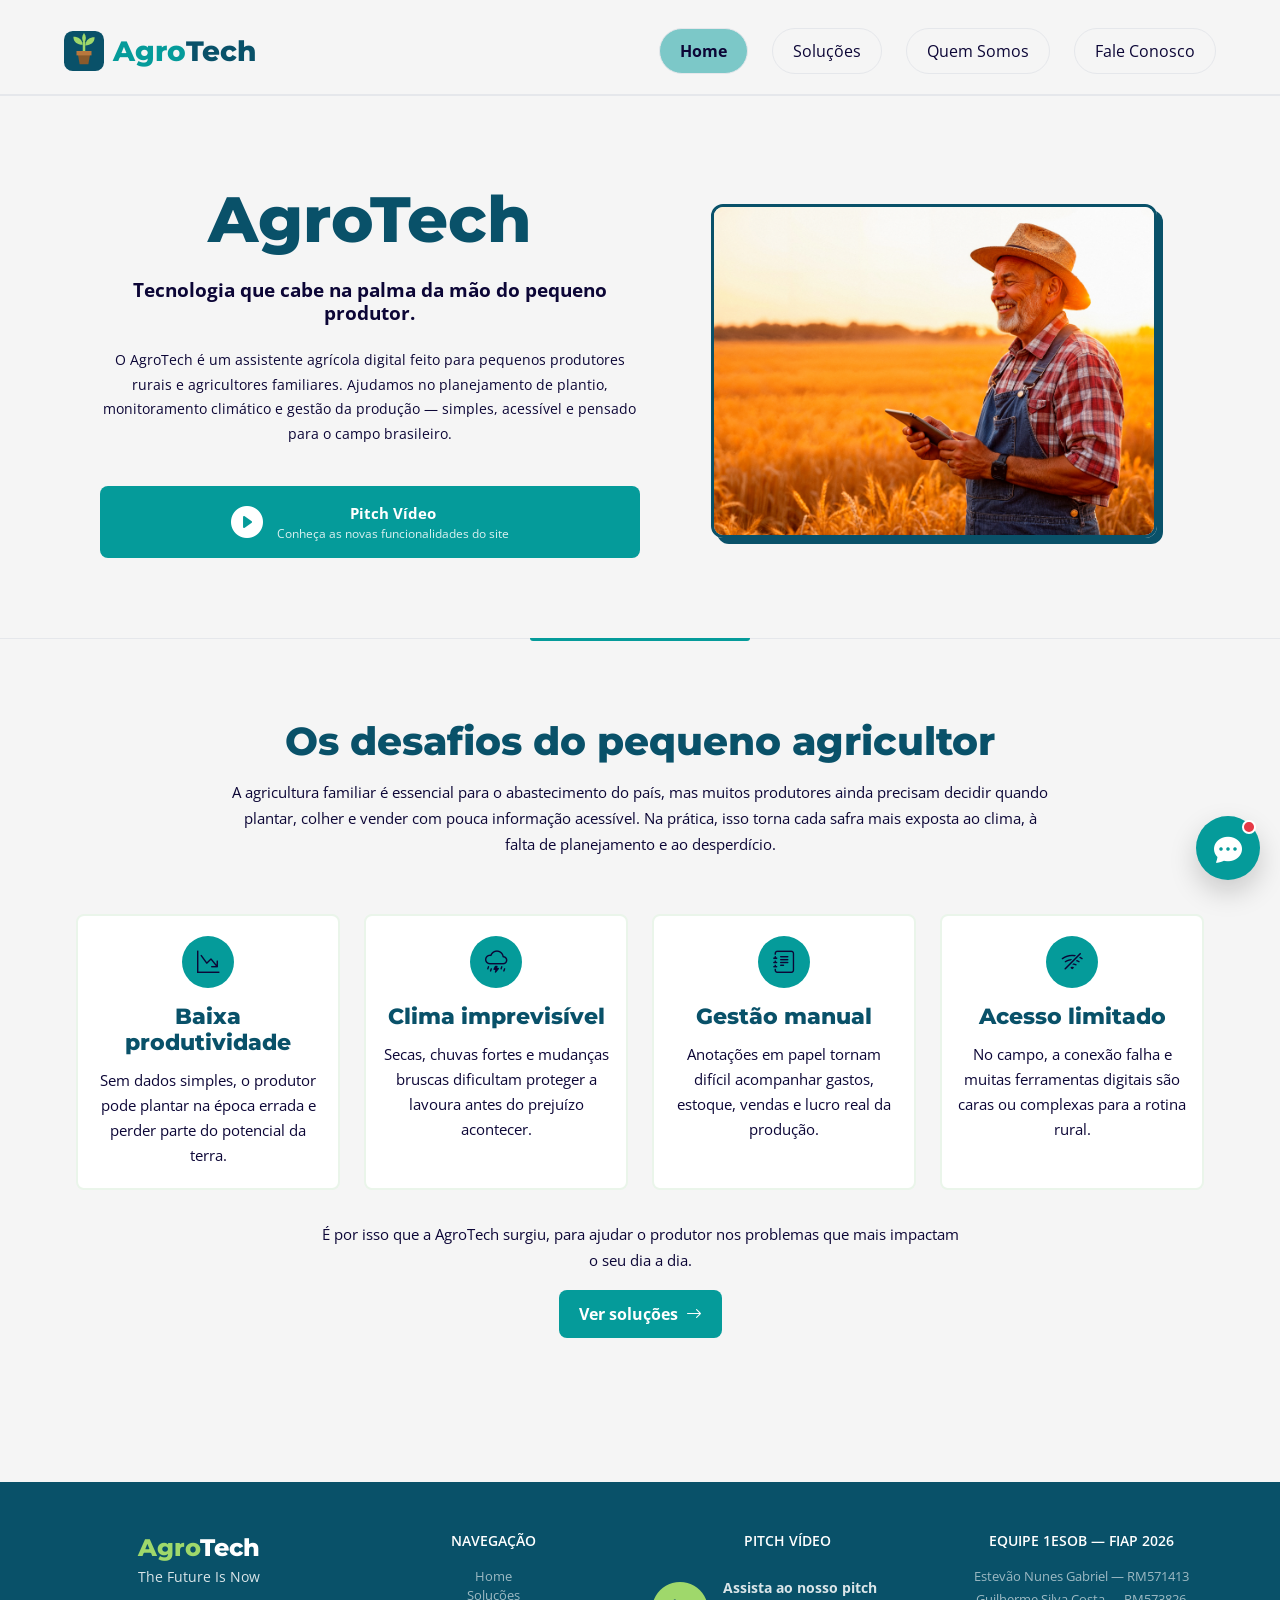
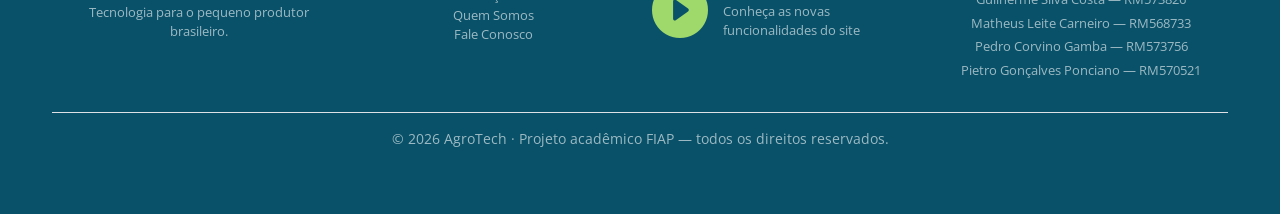
==== commit b7f9bfc9: "feat: muda o link do pitch video para o novo" ====
--- a/index.html
+++ b/index.html
@@ -79,11 +79,11 @@
                     </p>
 
                     <!-- Esse botao so aparece com a tela grande -->
-                    <a href="https://www.youtube.com/watch?v=mi-SV3MQeB4" target="_blank" class="hero-btn align-self-stretch justify-content-center d-none d-lg-flex">
+                    <a href="https://www.youtube.com/watch?v=eFqLEcY02dg" target="_blank" class="hero-btn align-self-stretch justify-content-center d-none d-lg-flex">
                         <i class="bi bi-play-circle-fill hero-btn-icon"></i>
                         <div class="hero-btn-texto">
                             <span class="hero-btn-titulo">Pitch Vídeo</span>
-                            <span class="hero-btn-subtitulo">Conheça a navegabilidade do nosso site</span>
+                            <span class="hero-btn-subtitulo">Conheça as novas funcionalidades do site</span>
                         </div>
                     </a>
                 </div>
@@ -95,11 +95,11 @@
 
                 <!-- Esse botao so aparece quando a tela fica pequena -->
                 <div class="col-12 d-flex flex-column d-lg-none">
-                    <a href="https://www.youtube.com/watch?v=mi-SV3MQeB4" target="_blank" class="hero-btn align-self-stretch justify-content-center">
+                    <a href="https://www.youtube.com/watch?v=eFqLEcY02dg" target="_blank" class="hero-btn align-self-stretch justify-content-center">
                         <i class="bi bi-play-circle-fill hero-btn-icon"></i>
                         <div class="hero-btn-texto">
                             <span class="hero-btn-titulo">Pitch Vídeo</span>
-                            <span class="hero-btn-subtitulo">Conheça a navegabilidade do nosso site</span>
+                            <span class="hero-btn-subtitulo">Conheça as novas funcionalidades do site</span>
                         </div>
                     </a>
                 </div>
@@ -204,11 +204,11 @@
                 <div class="col-12 col-lg footer-pitch text-center">
                     <p class="footer-pitch-titulo footer-titulo mb-3">PITCH VÍDEO</p>
 
-                    <a href="https://www.youtube.com/watch?v=mi-SV3MQeB4" target="_blank" class="footer-pitch-link d-flex align-items-center text-decoration-none justify-content-center">
+                    <a href="https://www.youtube.com/watch?v=eFqLEcY02dg" target="_blank" class="footer-pitch-link d-flex align-items-center text-decoration-none justify-content-center">
                         <i class="bi bi-play-circle-fill"></i>
                         <div class="d-flex flex-column text-start">
                             <p class="footer-texto-medio mb-1 fw-bold">Assista ao nosso pitch</p>
-                            <p class="footer-texto-fraco mb-0">Conheça a navegabilidade do site</p>
+                            <p class="footer-texto-fraco mb-0">Conheça as novas funcionalidades do site</p>
                         </div>
                     </a>
                 </div>
